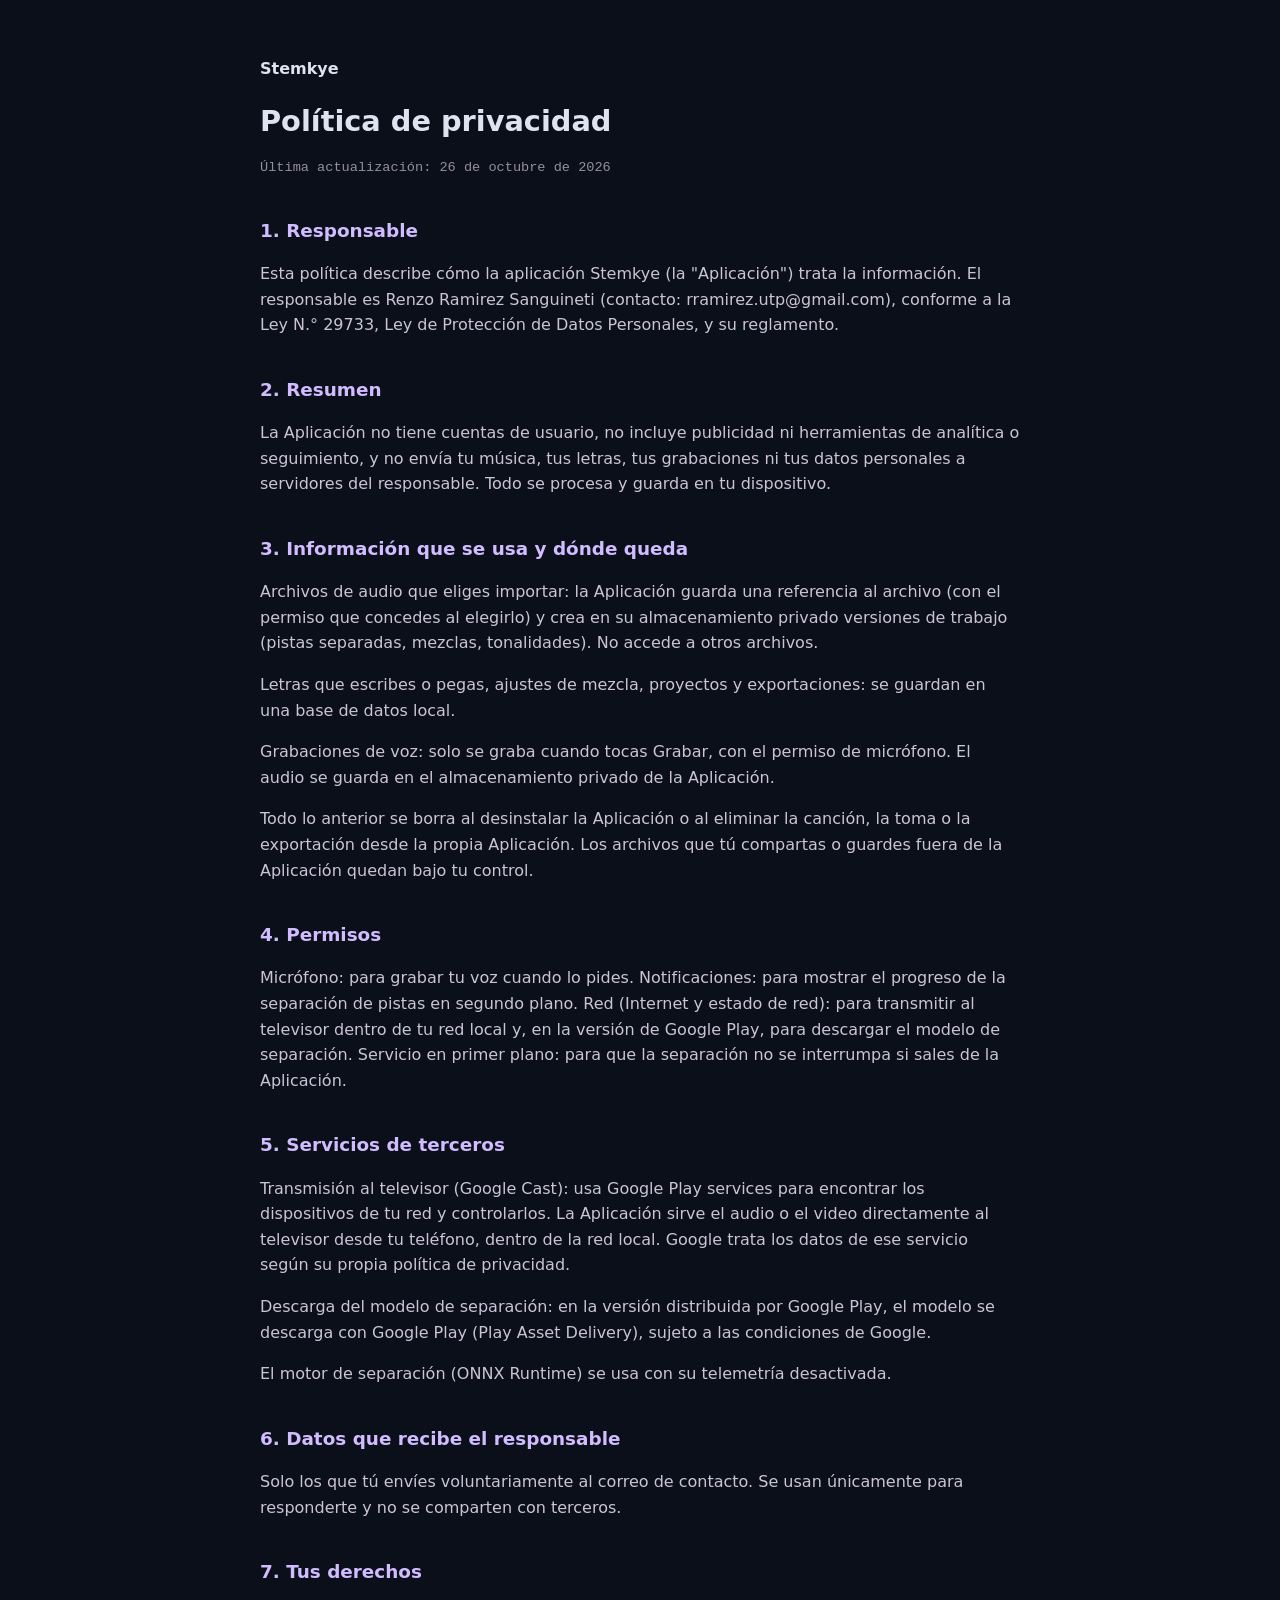
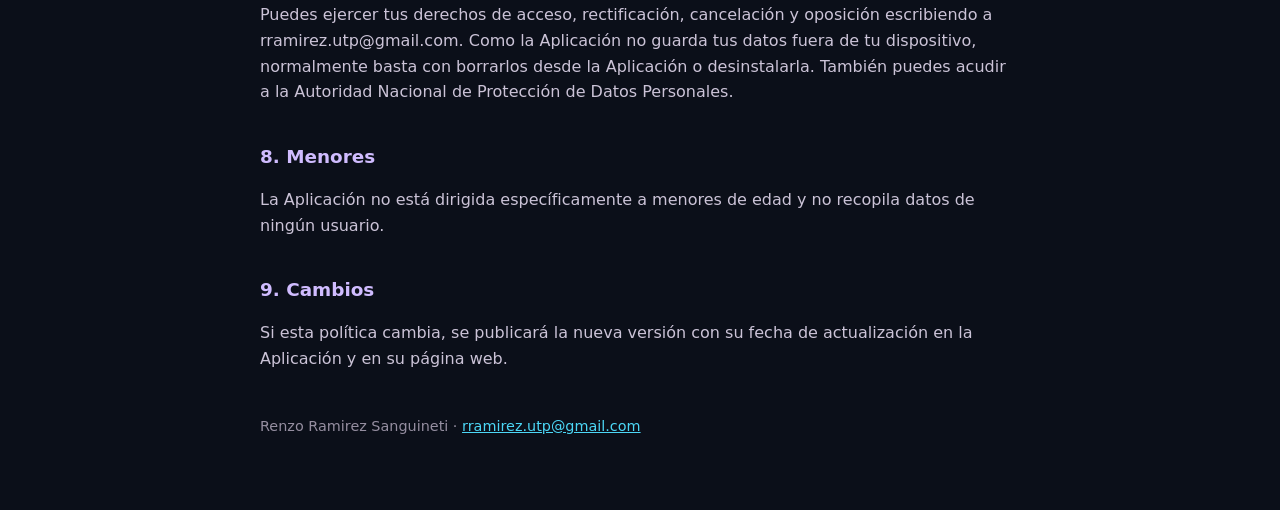
==== privacy.html @ f7d87f28 "feat: sitio público de Stemkye (privacidad, términos, receptor Cast) Co-Authored-By: Claude Opus 5.5" ====
<!doctype html>
<html lang="es"><head><meta charset="utf-8"><meta name="viewport" content="width=device-width, initial-scale=1">
<title>Stemkye · Política de privacidad</title>
<link rel="stylesheet" href="style.css"></head><body><main>
<p class="brand"><a href="index.html">Stemkye</a></p>
<h1>Política de privacidad</h1>
<p class="updated">Última actualización: 26 de octubre de 2026</p>
<h2>1. Responsable</h2>
<p>Esta política describe cómo la aplicación Stemkye (la "Aplicación") trata la información. El responsable es Renzo Ramirez Sanguineti (contacto: rramirez.utp@gmail.com), conforme a la Ley N.° 29733, Ley de Protección de Datos Personales, y su reglamento.</p>
<h2>2. Resumen</h2>
<p>La Aplicación no tiene cuentas de usuario, no incluye publicidad ni herramientas de analítica o seguimiento, y no envía tu música, tus letras, tus grabaciones ni tus datos personales a servidores del responsable. Todo se procesa y guarda en tu dispositivo.</p>
<h2>3. Información que se usa y dónde queda</h2>
<p>Archivos de audio que eliges importar: la Aplicación guarda una referencia al archivo (con el permiso que concedes al elegirlo) y crea en su almacenamiento privado versiones de trabajo (pistas separadas, mezclas, tonalidades). No accede a otros archivos.</p>
<p>Letras que escribes o pegas, ajustes de mezcla, proyectos y exportaciones: se guardan en una base de datos local.</p>
<p>Grabaciones de voz: solo se graba cuando tocas Grabar, con el permiso de micrófono. El audio se guarda en el almacenamiento privado de la Aplicación.</p>
<p>Todo lo anterior se borra al desinstalar la Aplicación o al eliminar la canción, la toma o la exportación desde la propia Aplicación. Los archivos que tú compartas o guardes fuera de la Aplicación quedan bajo tu control.</p>
<h2>4. Permisos</h2>
<p>Micrófono: para grabar tu voz cuando lo pides. Notificaciones: para mostrar el progreso de la separación de pistas en segundo plano. Red (Internet y estado de red): para transmitir al televisor dentro de tu red local y, en la versión de Google Play, para descargar el modelo de separación. Servicio en primer plano: para que la separación no se interrumpa si sales de la Aplicación.</p>
<h2>5. Servicios de terceros</h2>
<p>Transmisión al televisor (Google Cast): usa Google Play services para encontrar los dispositivos de tu red y controlarlos. La Aplicación sirve el audio o el video directamente al televisor desde tu teléfono, dentro de la red local. Google trata los datos de ese servicio según su propia política de privacidad.</p>
<p>Descarga del modelo de separación: en la versión distribuida por Google Play, el modelo se descarga con Google Play (Play Asset Delivery), sujeto a las condiciones de Google.</p>
<p>El motor de separación (ONNX Runtime) se usa con su telemetría desactivada.</p>
<h2>6. Datos que recibe el responsable</h2>
<p>Solo los que tú envíes voluntariamente al correo de contacto. Se usan únicamente para responderte y no se comparten con terceros.</p>
<h2>7. Tus derechos</h2>
<p>Puedes ejercer tus derechos de acceso, rectificación, cancelación y oposición escribiendo a rramirez.utp@gmail.com. Como la Aplicación no guarda tus datos fuera de tu dispositivo, normalmente basta con borrarlos desde la Aplicación o desinstalarla. También puedes acudir a la Autoridad Nacional de Protección de Datos Personales.</p>
<h2>8. Menores</h2>
<p>La Aplicación no está dirigida específicamente a menores de edad y no recopila datos de ningún usuario.</p>
<h2>9. Cambios</h2>
<p>Si esta política cambia, se publicará la nueva versión con su fecha de actualización en la Aplicación y en su página web.</p>
<footer>Renzo Ramirez Sanguineti · <a href="mailto:rramirez.utp@gmail.com">rramirez.utp@gmail.com</a></footer>
</main></body></html>
---- style.css ----
:root { --canvas: #0B0F19; --text: #DFE2F1; --dim: #958EA0; --cyan: #4CD7F6; --violet: #D0BCFF; }
html { background: var(--canvas); color: var(--text); font: 16px/1.6 system-ui, -apple-system, "Segoe UI", Roboto, sans-serif; }
main { max-width: 760px; margin: 0 auto; padding: 32px 16px 64px; }
h1 { font-size: 1.8rem; margin: .2em 0; }
h2 { font-size: 1.15rem; margin-top: 2em; color: var(--violet); }
p { color: #CBC3D7; }
a { color: var(--cyan); }
.brand a { color: var(--text); font-weight: 700; text-decoration: none; }
.updated { color: var(--dim); font-family: ui-monospace, monospace; font-size: .85rem; }
footer { margin-top: 3em; color: var(--dim); font-size: .9rem; }
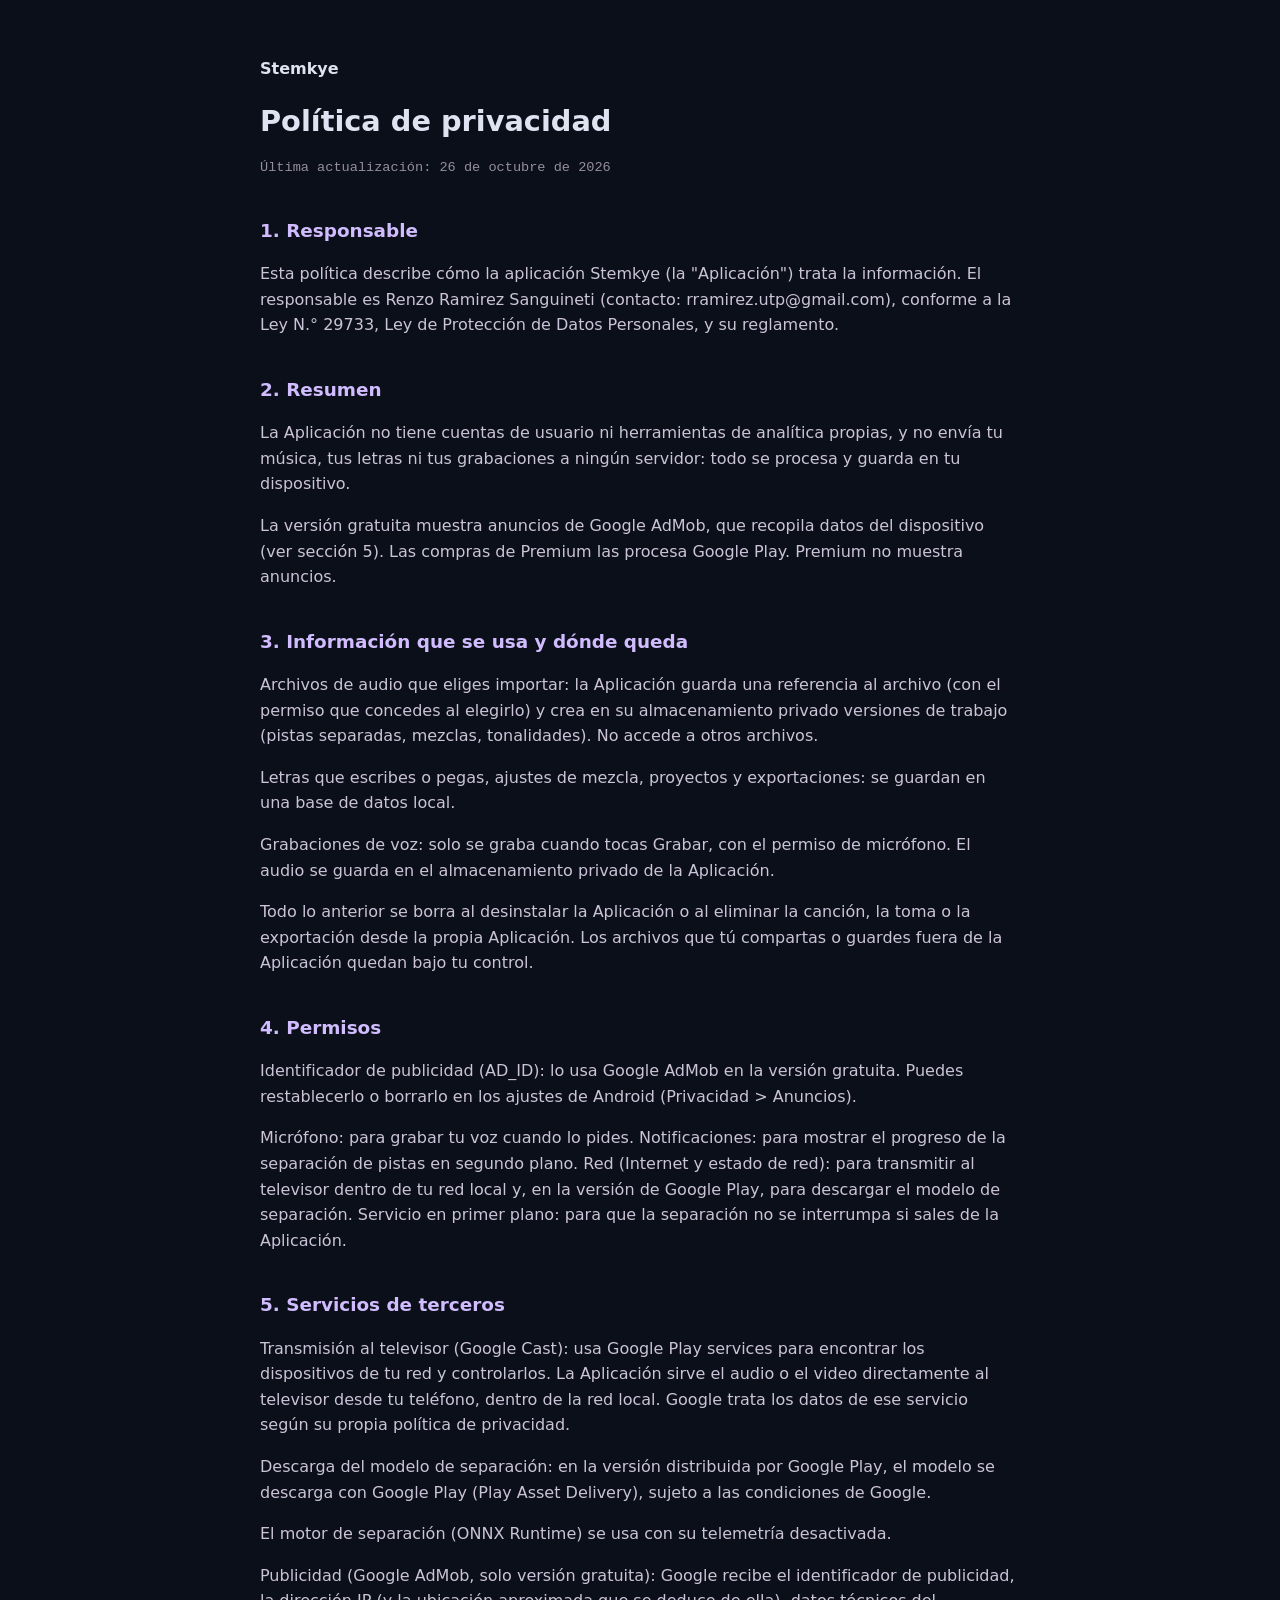
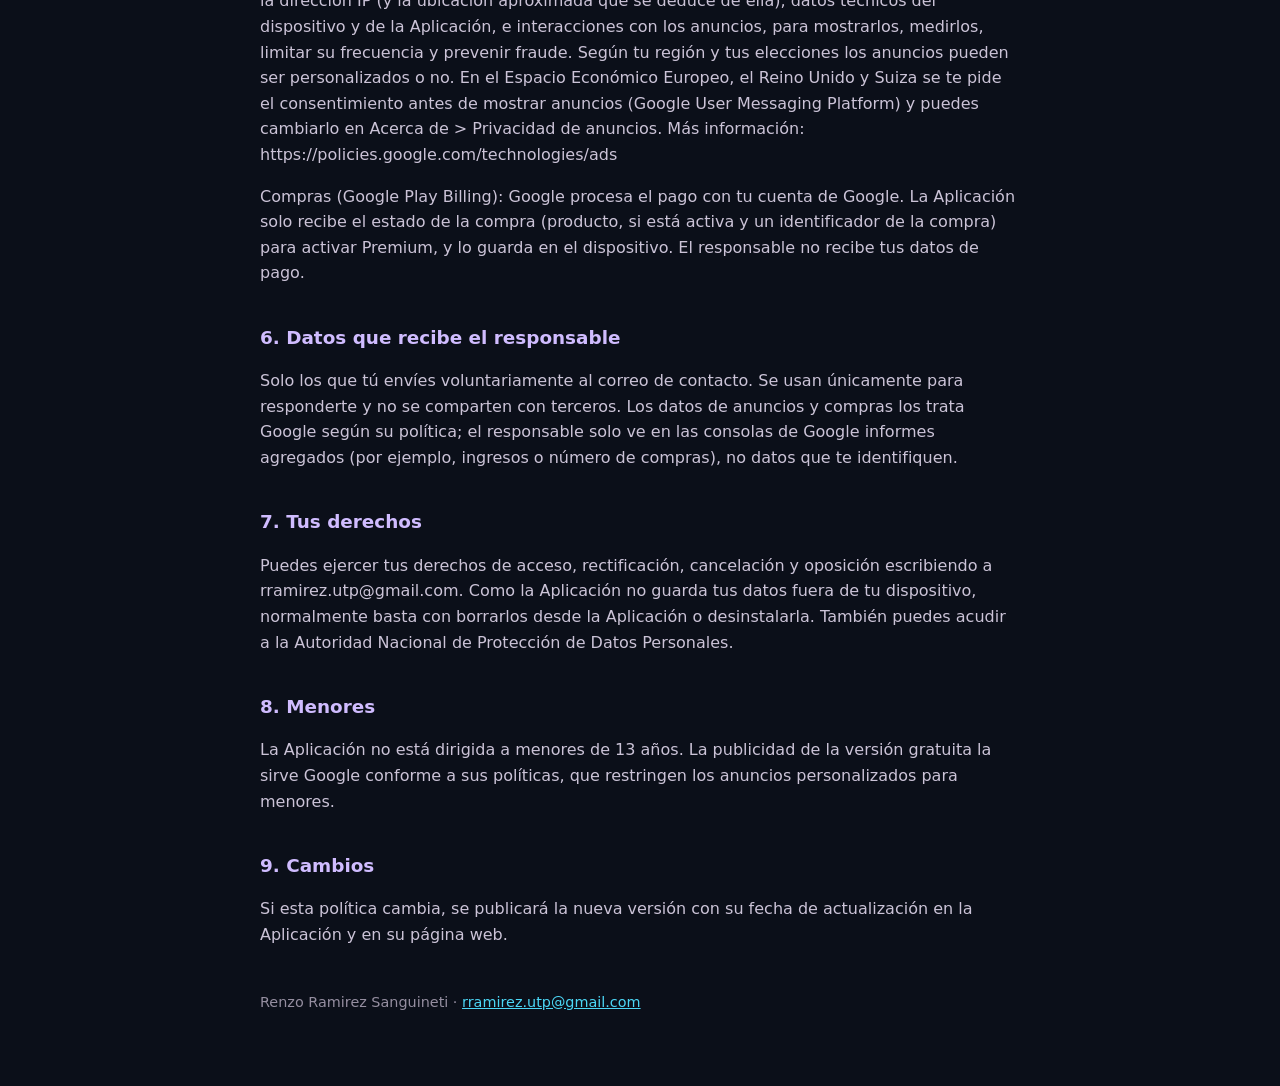
==== commit 89a231bb: "docs: términos v4 y privacidad con anuncios (AdMob) y compras (Google Play) Co-Authored-By: Claude O" ====
--- a/privacy.html
+++ b/privacy.html
@@ -8,24 +8,28 @@
 <h2>1. Responsable</h2>
 <p>Esta política describe cómo la aplicación Stemkye (la "Aplicación") trata la información. El responsable es Renzo Ramirez Sanguineti (contacto: rramirez.utp@gmail.com), conforme a la Ley N.° 29733, Ley de Protección de Datos Personales, y su reglamento.</p>
 <h2>2. Resumen</h2>
-<p>La Aplicación no tiene cuentas de usuario, no incluye publicidad ni herramientas de analítica o seguimiento, y no envía tu música, tus letras, tus grabaciones ni tus datos personales a servidores del responsable. Todo se procesa y guarda en tu dispositivo.</p>
+<p>La Aplicación no tiene cuentas de usuario ni herramientas de analítica propias, y no envía tu música, tus letras ni tus grabaciones a ningún servidor: todo se procesa y guarda en tu dispositivo.</p>
+<p>La versión gratuita muestra anuncios de Google AdMob, que recopila datos del dispositivo (ver sección 5). Las compras de Premium las procesa Google Play. Premium no muestra anuncios.</p>
 <h2>3. Información que se usa y dónde queda</h2>
 <p>Archivos de audio que eliges importar: la Aplicación guarda una referencia al archivo (con el permiso que concedes al elegirlo) y crea en su almacenamiento privado versiones de trabajo (pistas separadas, mezclas, tonalidades). No accede a otros archivos.</p>
 <p>Letras que escribes o pegas, ajustes de mezcla, proyectos y exportaciones: se guardan en una base de datos local.</p>
 <p>Grabaciones de voz: solo se graba cuando tocas Grabar, con el permiso de micrófono. El audio se guarda en el almacenamiento privado de la Aplicación.</p>
 <p>Todo lo anterior se borra al desinstalar la Aplicación o al eliminar la canción, la toma o la exportación desde la propia Aplicación. Los archivos que tú compartas o guardes fuera de la Aplicación quedan bajo tu control.</p>
 <h2>4. Permisos</h2>
+<p>Identificador de publicidad (AD_ID): lo usa Google AdMob en la versión gratuita. Puedes restablecerlo o borrarlo en los ajustes de Android (Privacidad &gt; Anuncios).</p>
 <p>Micrófono: para grabar tu voz cuando lo pides. Notificaciones: para mostrar el progreso de la separación de pistas en segundo plano. Red (Internet y estado de red): para transmitir al televisor dentro de tu red local y, en la versión de Google Play, para descargar el modelo de separación. Servicio en primer plano: para que la separación no se interrumpa si sales de la Aplicación.</p>
 <h2>5. Servicios de terceros</h2>
 <p>Transmisión al televisor (Google Cast): usa Google Play services para encontrar los dispositivos de tu red y controlarlos. La Aplicación sirve el audio o el video directamente al televisor desde tu teléfono, dentro de la red local. Google trata los datos de ese servicio según su propia política de privacidad.</p>
 <p>Descarga del modelo de separación: en la versión distribuida por Google Play, el modelo se descarga con Google Play (Play Asset Delivery), sujeto a las condiciones de Google.</p>
 <p>El motor de separación (ONNX Runtime) se usa con su telemetría desactivada.</p>
+<p>Publicidad (Google AdMob, solo versión gratuita): Google recibe el identificador de publicidad, la dirección IP (y la ubicación aproximada que se deduce de ella), datos técnicos del dispositivo y de la Aplicación, e interacciones con los anuncios, para mostrarlos, medirlos, limitar su frecuencia y prevenir fraude. Según tu región y tus elecciones los anuncios pueden ser personalizados o no. En el Espacio Económico Europeo, el Reino Unido y Suiza se te pide el consentimiento antes de mostrar anuncios (Google User Messaging Platform) y puedes cambiarlo en Acerca de &gt; Privacidad de anuncios. Más información: https://policies.google.com/technologies/ads</p>
+<p>Compras (Google Play Billing): Google procesa el pago con tu cuenta de Google. La Aplicación solo recibe el estado de la compra (producto, si está activa y un identificador de la compra) para activar Premium, y lo guarda en el dispositivo. El responsable no recibe tus datos de pago.</p>
 <h2>6. Datos que recibe el responsable</h2>
-<p>Solo los que tú envíes voluntariamente al correo de contacto. Se usan únicamente para responderte y no se comparten con terceros.</p>
+<p>Solo los que tú envíes voluntariamente al correo de contacto. Se usan únicamente para responderte y no se comparten con terceros. Los datos de anuncios y compras los trata Google según su política; el responsable solo ve en las consolas de Google informes agregados (por ejemplo, ingresos o número de compras), no datos que te identifiquen.</p>
 <h2>7. Tus derechos</h2>
 <p>Puedes ejercer tus derechos de acceso, rectificación, cancelación y oposición escribiendo a rramirez.utp@gmail.com. Como la Aplicación no guarda tus datos fuera de tu dispositivo, normalmente basta con borrarlos desde la Aplicación o desinstalarla. También puedes acudir a la Autoridad Nacional de Protección de Datos Personales.</p>
 <h2>8. Menores</h2>
-<p>La Aplicación no está dirigida específicamente a menores de edad y no recopila datos de ningún usuario.</p>
+<p>La Aplicación no está dirigida a menores de 13 años. La publicidad de la versión gratuita la sirve Google conforme a sus políticas, que restringen los anuncios personalizados para menores.</p>
 <h2>9. Cambios</h2>
 <p>Si esta política cambia, se publicará la nueva versión con su fecha de actualización en la Aplicación y en su página web.</p>
 <footer>Renzo Ramirez Sanguineti · <a href="mailto:rramirez.utp@gmail.com">rramirez.utp@gmail.com</a></footer>
